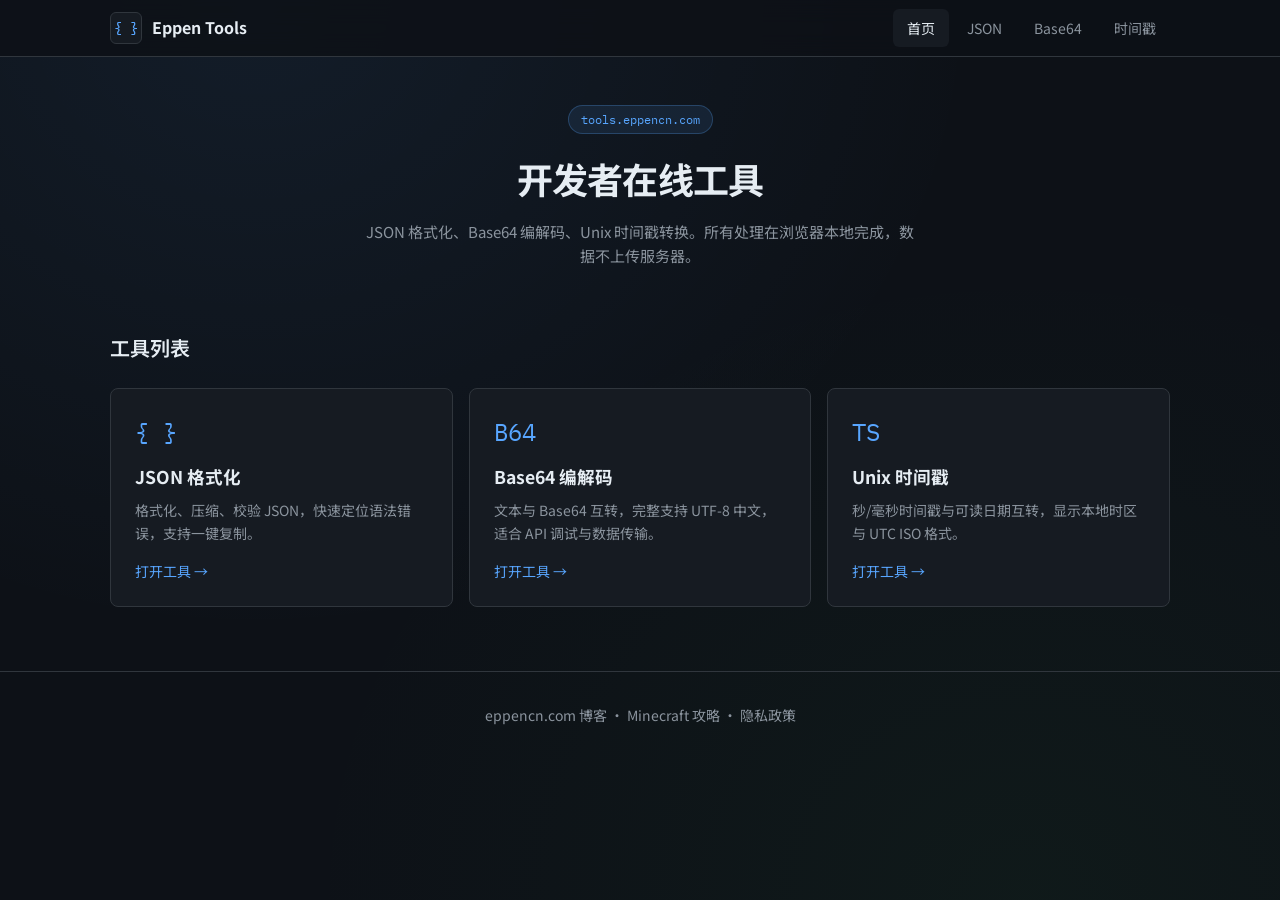
==== index.html @ d5dbe2d1 "初始化开发者工具站 tools.eppencn.com。 包含 JSON 格式化、Base64 编解码、Unix 时间戳转换及 GitHub Pages 部署配置。  Co-authored-by: " ====
<!DOCTYPE html>
<html lang="zh-CN">
<head>
  <meta charset="UTF-8">
  <meta name="viewport" content="width=device-width, initial-scale=1.0">
  <meta name="description" content="免费在线开发者工具：JSON 格式化、Base64 编解码、Unix 时间戳转换。纯浏览器本地运行，不上传数据。">
  <meta name="google-adsense-account" content="ca-pub-2045994937692573">
  <title>Eppen Tools · 免费在线开发者工具</title>
  <link rel="preconnect" href="https://fonts.googleapis.com">
  <link rel="preconnect" href="https://fonts.gstatic.com" crossorigin>
  <link href="https://fonts.googleapis.com/css2?family=IBM+Plex+Mono:wght@400;500&family=Noto+Sans+SC:wght@400;500;700&display=swap" rel="stylesheet">
  <link rel="stylesheet" href="css/style.css?v=1">
</head>
<body data-page="home">
  <header class="site-header">
    <nav class="nav container">
      <a class="logo" href="index.html">
        <span class="logo-icon">{ }</span>
        <span>Eppen Tools</span>
      </a>
      <button class="nav-toggle" id="navToggle" aria-label="打开菜单">
        <span></span><span></span><span></span>
      </button>
      <ul class="nav-links" id="navLinks">
        <li><a href="index.html" data-nav="home">首页</a></li>
        <li><a href="json-formatter.html" data-nav="json">JSON</a></li>
        <li><a href="base64.html" data-nav="base64">Base64</a></li>
        <li><a href="timestamp.html" data-nav="timestamp">时间戳</a></li>
      </ul>
    </nav>
  </header>

  <main>
    <section class="hero">
      <div class="container">
        <p class="hero-tag">tools.eppencn.com</p>
        <h1>开发者在线工具</h1>
        <p class="hero-desc">JSON 格式化、Base64 编解码、Unix 时间戳转换。所有处理在浏览器本地完成，数据不上传服务器。</p>
      </div>
    </section>

    <section class="section">
      <div class="container">
        <h2 class="section-title">工具列表</h2>
        <div class="tool-grid">
          <a class="tool-card" href="json-formatter.html">
            <span class="tool-card-icon">{ }</span>
            <h2>JSON 格式化</h2>
            <p>格式化、压缩、校验 JSON，快速定位语法错误，支持一键复制。</p>
            <span class="tool-card-arrow">打开工具 →</span>
          </a>
          <a class="tool-card" href="base64.html">
            <span class="tool-card-icon">B64</span>
            <h2>Base64 编解码</h2>
            <p>文本与 Base64 互转，完整支持 UTF-8 中文，适合 API 调试与数据传输。</p>
            <span class="tool-card-arrow">打开工具 →</span>
          </a>
          <a class="tool-card" href="timestamp.html">
            <span class="tool-card-icon">TS</span>
            <h2>Unix 时间戳</h2>
            <p>秒/毫秒时间戳与可读日期互转，显示本地时区与 UTC ISO 格式。</p>
            <span class="tool-card-arrow">打开工具 →</span>
          </a>
        </div>
      </div>
    </section>
  </main>

  <footer class="site-footer">
    <div class="container footer-inner">
      <p class="footer-note">
        <a href="https://eppencn.com/" target="_blank" rel="noopener">eppencn.com 博客</a> ·
        <a href="https://mcguidehub.eppencn.com/" target="_blank" rel="noopener">Minecraft 攻略</a> ·
        <a href="privacy.html">隐私政策</a>
      </p>
    </div>
  </footer>

  <script src="js/ads-config.js?v=1"></script>
  <script src="js/ads.js?v=1"></script>
  <script src="js/common.js?v=1"></script>
</body>
</html>
---- css/style.css ----
/* Eppen Tools — developer utility theme */

:root {
  --bg: #0d1117;
  --bg-elevated: #161b22;
  --bg-input: #0d1117;
  --border: #30363d;
  --border-focus: #58a6ff;
  --text: #e6edf3;
  --text-muted: #8b949e;
  --accent: #58a6ff;
  --accent-hover: #79b8ff;
  --success: #3fb950;
  --error: #f85149;
  --warning: #d29922;
  --mono: 'IBM Plex Mono', 'Noto Sans SC', monospace;
  --sans: 'Noto Sans SC', system-ui, sans-serif;
  --radius: 8px;
  --shadow: 0 8px 24px rgba(0, 0, 0, 0.4);
}

*, *::before, *::after {
  box-sizing: border-box;
}

html {
  scroll-behavior: smooth;
}

body {
  margin: 0;
  min-height: 100vh;
  font-family: var(--sans);
  font-size: 16px;
  line-height: 1.6;
  color: var(--text);
  background: var(--bg);
  background-image:
    radial-gradient(ellipse at 20% 0%, rgba(88, 166, 255, 0.08) 0%, transparent 50%),
    radial-gradient(ellipse at 80% 100%, rgba(63, 185, 80, 0.05) 0%, transparent 50%);
}

a {
  color: var(--accent);
  text-decoration: none;
}

a:hover {
  color: var(--accent-hover);
  text-decoration: underline;
}

.container {
  width: 100%;
  max-width: 1100px;
  margin: 0 auto;
  padding: 0 20px;
}

.container.narrow {
  max-width: 720px;
}

/* Header */
.site-header {
  position: sticky;
  top: 0;
  z-index: 100;
  background: rgba(13, 17, 23, 0.85);
  backdrop-filter: blur(12px);
  border-bottom: 1px solid var(--border);
}

.nav {
  display: flex;
  align-items: center;
  justify-content: space-between;
  min-height: 56px;
  gap: 16px;
}

.logo {
  display: flex;
  align-items: center;
  gap: 10px;
  font-weight: 700;
  color: var(--text);
  text-decoration: none;
}

.logo:hover {
  color: var(--text);
  text-decoration: none;
}

.logo-icon {
  display: flex;
  align-items: center;
  justify-content: center;
  width: 32px;
  height: 32px;
  font-family: var(--mono);
  font-size: 14px;
  font-weight: 500;
  color: var(--accent);
  background: var(--bg-elevated);
  border: 1px solid var(--border);
  border-radius: 6px;
}

.nav-toggle {
  display: none;
  flex-direction: column;
  justify-content: center;
  gap: 5px;
  width: 40px;
  height: 40px;
  padding: 8px;
  background: transparent;
  border: 1px solid var(--border);
  border-radius: var(--radius);
  cursor: pointer;
}

.nav-toggle span {
  display: block;
  height: 2px;
  background: var(--text);
  border-radius: 1px;
}

.nav-links {
  display: flex;
  align-items: center;
  gap: 4px;
  margin: 0;
  padding: 0;
  list-style: none;
}

.nav-links a {
  display: block;
  padding: 8px 14px;
  font-size: 14px;
  color: var(--text-muted);
  border-radius: 6px;
  text-decoration: none;
  transition: color 0.15s, background 0.15s;
}

.nav-links a:hover,
.nav-links a.active {
  color: var(--text);
  background: var(--bg-elevated);
  text-decoration: none;
}

/* Hero & sections */
.hero {
  padding: 48px 0 32px;
  text-align: center;
}

.hero h1 {
  margin: 0 0 12px;
  font-size: clamp(1.75rem, 4vw, 2.25rem);
  font-weight: 700;
  letter-spacing: -0.02em;
}

.hero-tag {
  display: inline-block;
  margin: 0 0 16px;
  padding: 4px 12px;
  font-family: var(--mono);
  font-size: 12px;
  color: var(--accent);
  background: rgba(88, 166, 255, 0.1);
  border: 1px solid rgba(88, 166, 255, 0.25);
  border-radius: 999px;
}

.hero-desc {
  max-width: 560px;
  margin: 0 auto;
  color: var(--text-muted);
  font-size: 15px;
}

.section {
  padding: 32px 0 64px;
}

.section-title {
  margin: 0 0 24px;
  font-size: 1.25rem;
  font-weight: 600;
}

.page-header {
  padding: 32px 0 24px;
}

.page-header h1 {
  margin: 0 0 8px;
  font-size: 1.75rem;
}

.page-header p {
  margin: 0;
  color: var(--text-muted);
  font-size: 15px;
}

/* Tool grid (home) */
.tool-grid {
  display: grid;
  grid-template-columns: repeat(auto-fill, minmax(280px, 1fr));
  gap: 16px;
}

.tool-card {
  display: flex;
  flex-direction: column;
  padding: 24px;
  background: var(--bg-elevated);
  border: 1px solid var(--border);
  border-radius: var(--radius);
  text-decoration: none;
  color: inherit;
  transition: border-color 0.15s, box-shadow 0.15s, transform 0.15s;
}

.tool-card:hover {
  border-color: var(--accent);
  box-shadow: var(--shadow);
  transform: translateY(-2px);
  text-decoration: none;
  color: inherit;
}

.tool-card-icon {
  font-family: var(--mono);
  font-size: 1.5rem;
  margin-bottom: 12px;
  color: var(--accent);
}

.tool-card h2 {
  margin: 0 0 8px;
  font-size: 1.1rem;
}

.tool-card p {
  margin: 0;
  font-size: 14px;
  color: var(--text-muted);
  flex: 1;
}

.tool-card-arrow {
  margin-top: 16px;
  font-size: 14px;
  color: var(--accent);
}

/* Cards & panels */
.card {
  padding: 20px 24px;
  margin-bottom: 16px;
  background: var(--bg-elevated);
  border: 1px solid var(--border);
  border-radius: var(--radius);
}

.card h2 {
  margin: 0 0 12px;
  font-size: 1rem;
}

.text-muted {
  color: var(--text-muted);
}

/* Tool workspace */
.tool-panel {
  background: var(--bg-elevated);
  border: 1px solid var(--border);
  border-radius: var(--radius);
  overflow: hidden;
}

.tool-toolbar {
  display: flex;
  flex-wrap: wrap;
  align-items: center;
  gap: 8px;
  padding: 12px 16px;
  background: rgba(0, 0, 0, 0.2);
  border-bottom: 1px solid var(--border);
}

.tool-body {
  padding: 16px;
}

.tool-columns {
  display: grid;
  grid-template-columns: 1fr 1fr;
  gap: 16px;
}

.tool-columns.single {
  grid-template-columns: 1fr;
}

.field-label {
  display: block;
  margin-bottom: 8px;
  font-size: 13px;
  font-weight: 500;
  color: var(--text-muted);
}

textarea,
input[type="text"],
input[type="number"] {
  width: 100%;
  padding: 12px 14px;
  font-family: var(--mono);
  font-size: 13px;
  line-height: 1.5;
  color: var(--text);
  background: var(--bg-input);
  border: 1px solid var(--border);
  border-radius: 6px;
  resize: vertical;
  transition: border-color 0.15s;
}

textarea:focus,
input:focus {
  outline: none;
  border-color: var(--border-focus);
  box-shadow: 0 0 0 3px rgba(88, 166, 255, 0.15);
}

textarea {
  min-height: 200px;
}

textarea.output {
  background: rgba(0, 0, 0, 0.25);
}

textarea.error-field {
  border-color: var(--error);
}

/* Buttons */
.btn {
  display: inline-flex;
  align-items: center;
  justify-content: center;
  gap: 6px;
  padding: 8px 16px;
  font-family: var(--sans);
  font-size: 14px;
  font-weight: 500;
  line-height: 1.4;
  border-radius: 6px;
  border: 1px solid transparent;
  cursor: pointer;
  transition: background 0.15s, border-color 0.15s, color 0.15s;
}

.btn-primary {
  color: #fff;
  background: var(--accent);
  border-color: var(--accent);
}

.btn-primary:hover {
  background: var(--accent-hover);
  border-color: var(--accent-hover);
}

.btn-outline {
  color: var(--text);
  background: transparent;
  border-color: var(--border);
}

.btn-outline:hover {
  background: var(--bg-elevated);
  border-color: var(--text-muted);
}

.btn-outline.active {
  color: var(--accent);
  border-color: var(--accent);
  background: rgba(88, 166, 255, 0.1);
}

.btn-group {
  display: flex;
  flex-wrap: wrap;
  gap: 8px;
}

/* Mode tabs (base64) */
.mode-tabs {
  display: flex;
  gap: 4px;
}

/* Result info */
.result-grid {
  display: grid;
  gap: 12px;
  margin-top: 16px;
}

.result-item {
  padding: 12px 16px;
  background: rgba(0, 0, 0, 0.2);
  border: 1px solid var(--border);
  border-radius: 6px;
}

.result-item label {
  display: block;
  margin-bottom: 4px;
  font-size: 12px;
  color: var(--text-muted);
  text-transform: uppercase;
  letter-spacing: 0.04em;
}

.result-item output,
.result-item .result-value {
  font-family: var(--mono);
  font-size: 14px;
  word-break: break-all;
}

.status-msg {
  margin-top: 12px;
  padding: 10px 14px;
  font-size: 13px;
  border-radius: 6px;
}

.status-msg.error {
  color: var(--error);
  background: rgba(248, 81, 73, 0.1);
  border: 1px solid rgba(248, 81, 73, 0.3);
}

.status-msg.success {
  color: var(--success);
  background: rgba(63, 185, 80, 0.1);
  border: 1px solid rgba(63, 185, 80, 0.3);
}

.status-msg[hidden] {
  display: none;
}

/* Toast */
.toast {
  position: fixed;
  bottom: 24px;
  left: 50%;
  transform: translateX(-50%) translateY(80px);
  padding: 10px 20px;
  font-size: 14px;
  color: var(--text);
  background: var(--bg-elevated);
  border: 1px solid var(--border);
  border-radius: 999px;
  box-shadow: var(--shadow);
  opacity: 0;
  transition: transform 0.25s, opacity 0.25s;
  z-index: 1000;
  pointer-events: none;
}

.toast.show {
  transform: translateX(-50%) translateY(0);
  opacity: 1;
}

/* Help text */
.help-block {
  margin-top: 24px;
  padding: 20px 24px;
  font-size: 14px;
  color: var(--text-muted);
  background: var(--bg-elevated);
  border: 1px solid var(--border);
  border-radius: var(--radius);
}

.help-block h2 {
  margin: 0 0 12px;
  font-size: 1rem;
  color: var(--text);
}

.help-block ul {
  margin: 0;
  padding-left: 20px;
}

.help-block li {
  margin-bottom: 6px;
}

/* Footer */
.site-footer {
  padding: 32px 0;
  border-top: 1px solid var(--border);
  margin-top: auto;
}

.footer-inner {
  text-align: center;
}

.footer-note {
  margin: 0;
  font-size: 14px;
  color: var(--text-muted);
}

.footer-note a {
  color: var(--text-muted);
}

.footer-note a:hover {
  color: var(--accent);
}

.ad-slot {
  margin: 16px 0;
  min-height: 0;
}

.ad-slot[hidden] {
  display: none;
}

/* Responsive */
@media (max-width: 768px) {
  .nav-toggle {
    display: flex;
  }

  .nav-links {
    display: none;
    position: absolute;
    top: 56px;
    left: 0;
    right: 0;
    flex-direction: column;
    padding: 12px;
    background: var(--bg-elevated);
    border-bottom: 1px solid var(--border);
  }

  .nav-links.open {
    display: flex;
  }

  .nav {
    position: relative;
  }

  .tool-columns {
    grid-template-columns: 1fr;
  }

  .hero {
    padding: 32px 0 24px;
  }
}
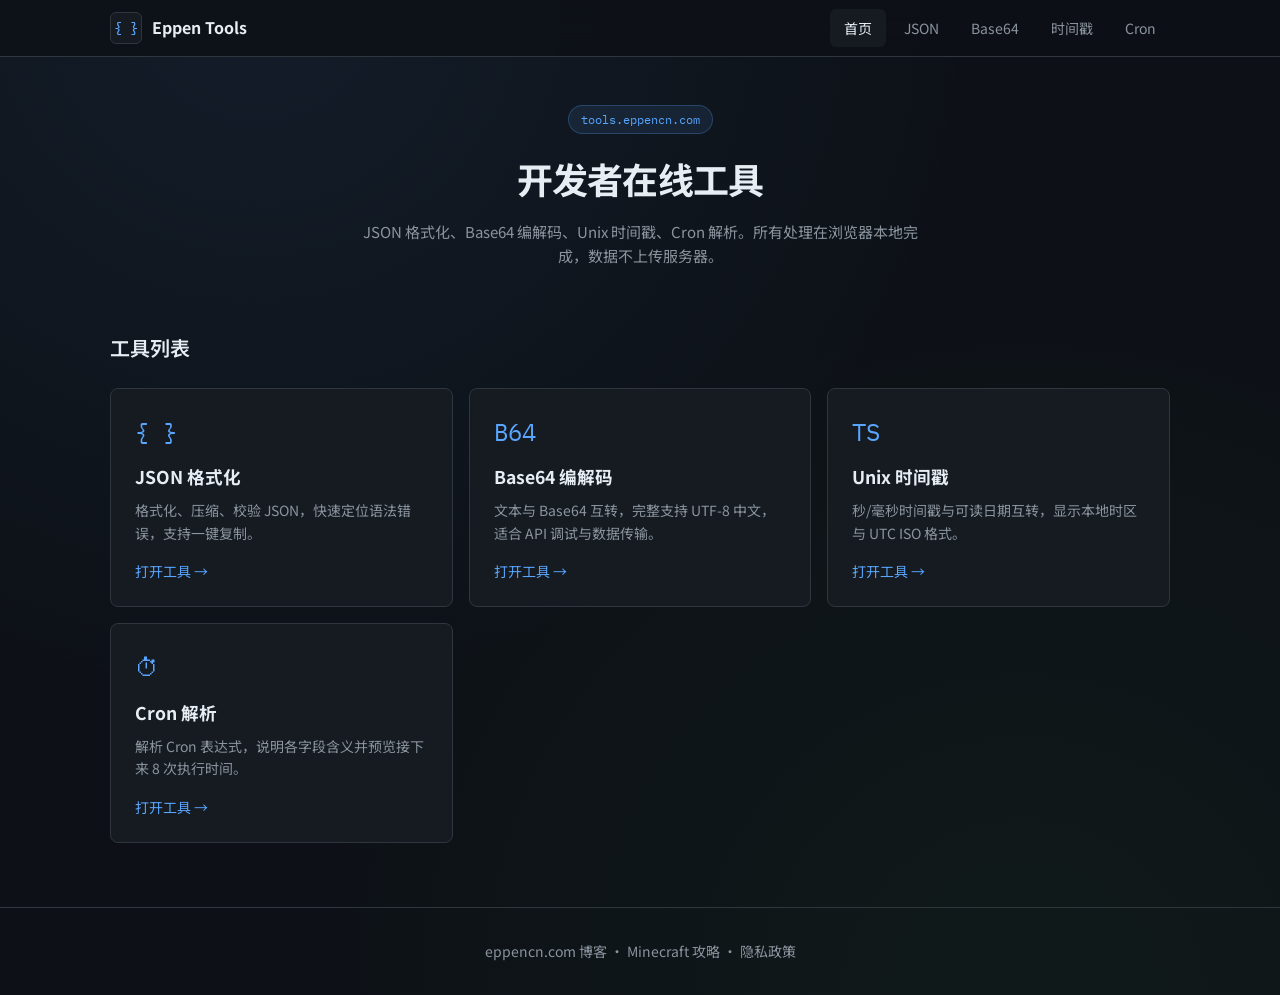
==== commit 03126cab: "新增 Cron 表达式解析工具。 支持 5 段 Unix Cron 字段说明、常用预设与接下来 8 次执行时间预览。  Co-authored-by: Cursor <cursoragent@curs" ====
--- a/index.html
+++ b/index.html
@@ -3,7 +3,7 @@
 <head>
   <meta charset="UTF-8">
   <meta name="viewport" content="width=device-width, initial-scale=1.0">
-  <meta name="description" content="免费在线开发者工具：JSON 格式化、Base64 编解码、Unix 时间戳转换。纯浏览器本地运行，不上传数据。">
+  <meta name="description" content="免费在线开发者工具：JSON 格式化、Base64 编解码、Unix 时间戳、Cron 表达式解析。纯浏览器本地运行，不上传数据。">
   <meta name="google-adsense-account" content="ca-pub-2045994937692573">
   <title>Eppen Tools · 免费在线开发者工具</title>
   <link rel="preconnect" href="https://fonts.googleapis.com">
@@ -26,6 +26,7 @@
         <li><a href="json-formatter.html" data-nav="json">JSON</a></li>
         <li><a href="base64.html" data-nav="base64">Base64</a></li>
         <li><a href="timestamp.html" data-nav="timestamp">时间戳</a></li>
+        <li><a href="cron.html" data-nav="cron">Cron</a></li>
       </ul>
     </nav>
   </header>
@@ -35,7 +36,7 @@
       <div class="container">
         <p class="hero-tag">tools.eppencn.com</p>
         <h1>开发者在线工具</h1>
-        <p class="hero-desc">JSON 格式化、Base64 编解码、Unix 时间戳转换。所有处理在浏览器本地完成，数据不上传服务器。</p>
+        <p class="hero-desc">JSON 格式化、Base64 编解码、Unix 时间戳、Cron 解析。所有处理在浏览器本地完成，数据不上传服务器。</p>
       </div>
     </section>
 
@@ -61,6 +62,12 @@
             <p>秒/毫秒时间戳与可读日期互转，显示本地时区与 UTC ISO 格式。</p>
             <span class="tool-card-arrow">打开工具 →</span>
           </a>
+          <a class="tool-card" href="cron.html">
+            <span class="tool-card-icon">⏱</span>
+            <h2>Cron 解析</h2>
+            <p>解析 Cron 表达式，说明各字段含义并预览接下来 8 次执行时间。</p>
+            <span class="tool-card-arrow">打开工具 →</span>
+          </a>
         </div>
       </div>
     </section>
--- a/css/style.css
+++ b/css/style.css
@@ -551,6 +551,49 @@
   display: none;
 }
 
+.cron-table {
+  width: 100%;
+  margin-top: 16px;
+  border-collapse: collapse;
+  font-size: 14px;
+}
+
+.cron-table th,
+.cron-table td {
+  padding: 10px 12px;
+  text-align: left;
+  border-bottom: 1px solid var(--border);
+}
+
+.cron-table th {
+  color: var(--text-muted);
+  font-weight: 500;
+  font-size: 12px;
+  text-transform: uppercase;
+  letter-spacing: 0.04em;
+}
+
+.cron-table code {
+  font-family: var(--mono);
+  font-size: 13px;
+  color: var(--accent);
+}
+
+.cron-runs {
+  margin: 16px 0 0;
+  padding-left: 20px;
+}
+
+.cron-runs li {
+  margin-bottom: 8px;
+  font-family: var(--mono);
+  font-size: 13px;
+}
+
+.cron-runs code {
+  color: var(--text);
+}
+
 /* Responsive */
 @media (max-width: 768px) {
   .nav-toggle {
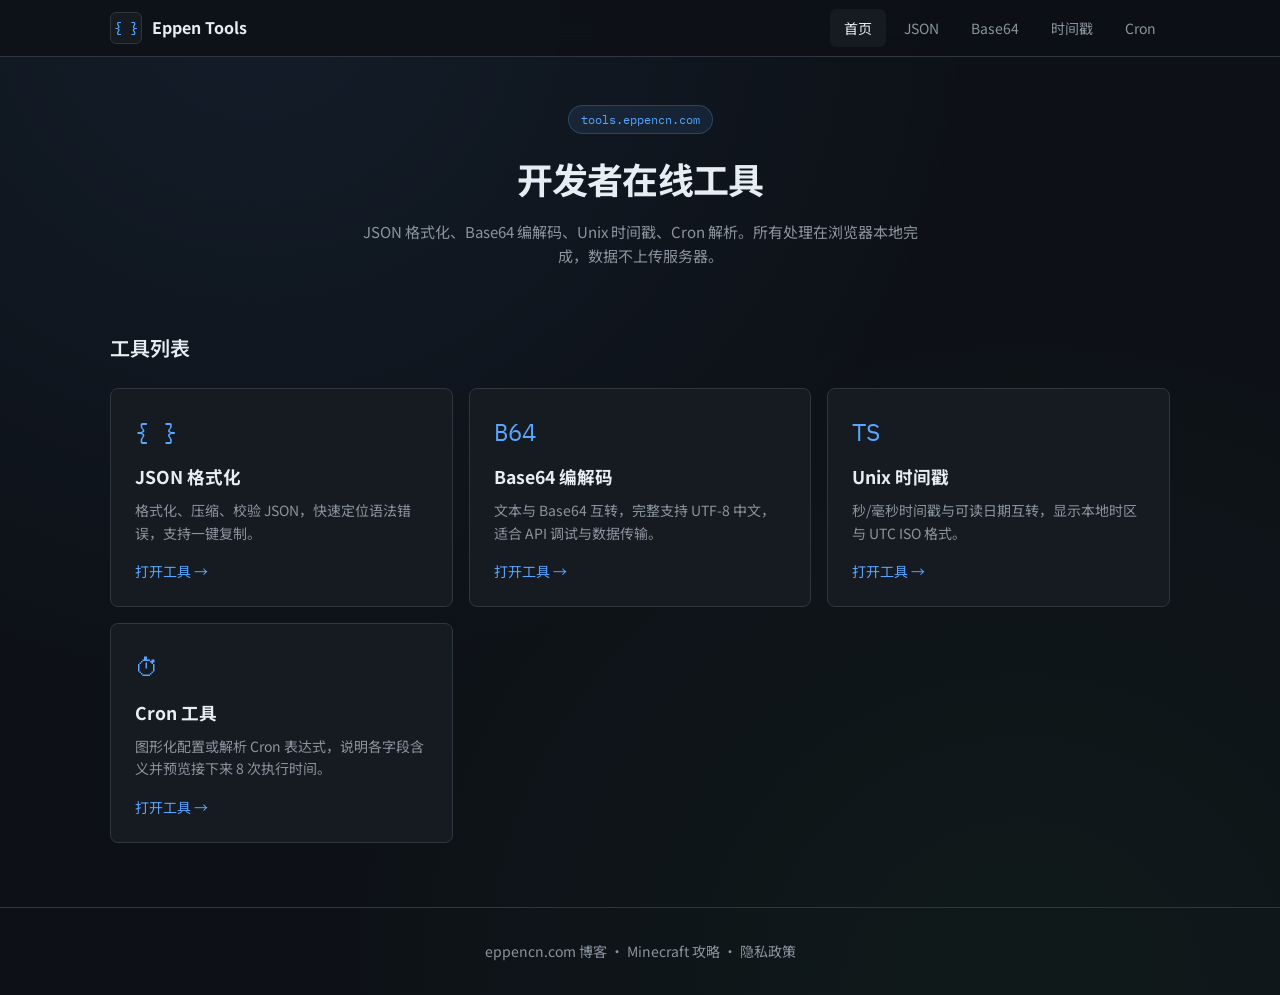
==== commit 5bb2df01: "为 Cron 工具增加图形化配置，支持常用频率快速生成表达式。 Co-authored-by: Cursor <cursoragent@cursor.com>" ====
--- a/index.html
+++ b/index.html
@@ -64,8 +64,8 @@
           </a>
           <a class="tool-card" href="cron.html">
             <span class="tool-card-icon">⏱</span>
-            <h2>Cron 解析</h2>
-            <p>解析 Cron 表达式，说明各字段含义并预览接下来 8 次执行时间。</p>
+            <h2>Cron 工具</h2>
+            <p>图形化配置或解析 Cron 表达式，说明各字段含义并预览接下来 8 次执行时间。</p>
             <span class="tool-card-arrow">打开工具 →</span>
           </a>
         </div>
--- a/css/style.css
+++ b/css/style.css
@@ -594,6 +594,184 @@
   color: var(--text);
 }
 
+/* Cron builder */
+.cron-mode-tabs {
+  margin-bottom: 16px;
+}
+
+.cron-panel + .cron-panel {
+  margin-top: 0;
+  border-top: none;
+  border-radius: 0;
+}
+
+.cron-panel:first-of-type {
+  border-radius: var(--radius) var(--radius) 0 0;
+}
+
+.cron-results-panel {
+  border-radius: 0 0 var(--radius) var(--radius);
+  margin-bottom: 24px;
+}
+
+.cron-builder {
+  display: flex;
+  flex-direction: column;
+  gap: 16px;
+}
+
+.cron-builder-row {
+  display: flex;
+  flex-direction: column;
+  gap: 8px;
+}
+
+.cron-options {
+  display: flex;
+  flex-direction: column;
+  gap: 8px;
+}
+
+.cron-select {
+  width: 100%;
+  max-width: 320px;
+  padding: 10px 12px;
+  font-family: var(--sans);
+  font-size: 14px;
+  color: var(--text);
+  background: var(--bg-input);
+  border: 1px solid var(--border);
+  border-radius: 6px;
+  cursor: pointer;
+}
+
+.cron-select-sm {
+  max-width: 88px;
+}
+
+.cron-select:focus {
+  outline: none;
+  border-color: var(--border-focus);
+  box-shadow: 0 0 0 3px rgba(88, 166, 255, 0.15);
+}
+
+.cron-time-row {
+  display: flex;
+  align-items: center;
+  gap: 8px;
+}
+
+.cron-time-sep {
+  font-family: var(--mono);
+  font-size: 18px;
+  color: var(--text-muted);
+}
+
+.cron-dow-grid {
+  display: flex;
+  flex-wrap: wrap;
+  gap: 8px;
+}
+
+.cron-dow-item {
+  display: flex;
+  align-items: center;
+  gap: 6px;
+  padding: 8px 12px;
+  font-size: 13px;
+  background: var(--bg-input);
+  border: 1px solid var(--border);
+  border-radius: 6px;
+  cursor: pointer;
+  user-select: none;
+  transition: border-color 0.15s, background 0.15s;
+}
+
+.cron-dow-item:has(input:checked) {
+  border-color: var(--accent);
+  background: rgba(88, 166, 255, 0.1);
+  color: var(--accent);
+}
+
+.cron-dow-item input {
+  accent-color: var(--accent);
+}
+
+.cron-custom-grid {
+  display: flex;
+  flex-direction: column;
+  gap: 12px;
+}
+
+.cron-custom-row {
+  display: grid;
+  grid-template-columns: 72px 120px 1fr;
+  gap: 10px;
+  align-items: center;
+}
+
+.cron-custom-row label {
+  font-size: 13px;
+  color: var(--text-muted);
+}
+
+.cron-custom-detail {
+  display: flex;
+  flex-wrap: wrap;
+  gap: 8px;
+  align-items: center;
+}
+
+.cron-custom-detail input[type="number"],
+.cron-custom-detail input[type="text"] {
+  width: 72px;
+  padding: 8px 10px;
+  font-family: var(--mono);
+  font-size: 13px;
+}
+
+.cron-custom-detail input.cron-custom-wide {
+  width: 120px;
+}
+
+.cron-generated {
+  display: flex;
+  flex-wrap: wrap;
+  align-items: center;
+  gap: 12px;
+  padding-top: 8px;
+  margin-top: 8px;
+  border-top: 1px solid var(--border);
+}
+
+.cron-expr-preview {
+  flex: 1;
+  min-width: 200px;
+  padding: 10px 14px;
+  font-family: var(--mono);
+  font-size: 15px;
+  color: var(--accent);
+  background: rgba(0, 0, 0, 0.25);
+  border: 1px solid var(--border);
+  border-radius: 6px;
+}
+
+.btn-sm {
+  padding: 6px 12px;
+  font-size: 13px;
+}
+
+@media (max-width: 768px) {
+  .cron-custom-row {
+    grid-template-columns: 1fr;
+    gap: 6px;
+  }
+
+  .cron-select {
+    max-width: none;
+  }
+}
+
 /* Responsive */
 @media (max-width: 768px) {
   .nav-toggle {
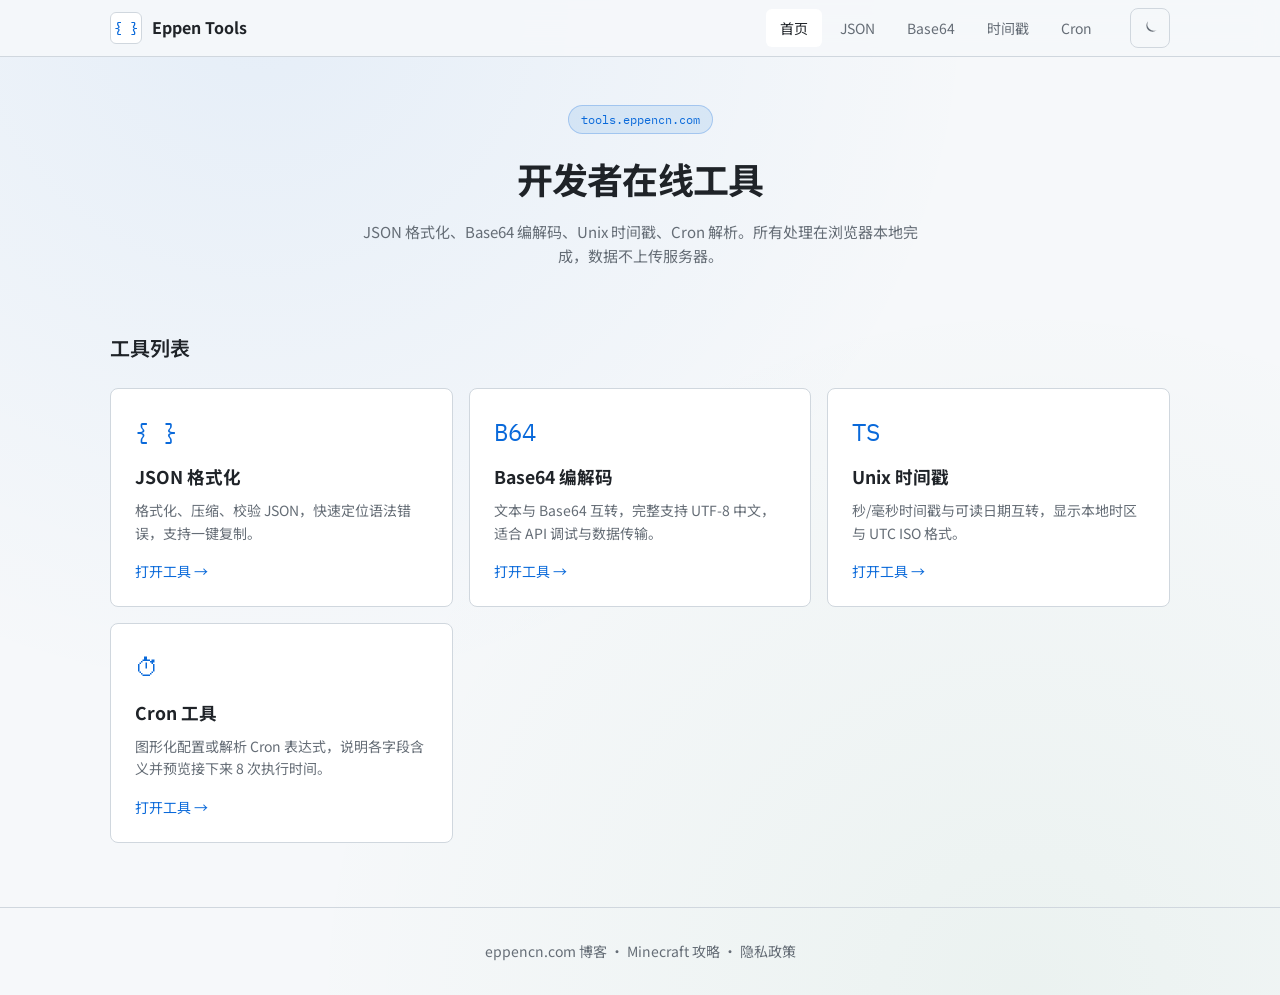
==== commit 7e59583c: "增加全站暗色/亮色主题切换，并按 mes-parent 重构 Cron 可视化编辑器。 Co-authored-by: Cursor <cursoragent@cursor.com>" ====
--- a/index.html
+++ b/index.html
@@ -9,7 +9,8 @@
   <link rel="preconnect" href="https://fonts.googleapis.com">
   <link rel="preconnect" href="https://fonts.gstatic.com" crossorigin>
   <link href="https://fonts.googleapis.com/css2?family=IBM+Plex+Mono:wght@400;500&family=Noto+Sans+SC:wght@400;500;700&display=swap" rel="stylesheet">
-  <link rel="stylesheet" href="css/style.css?v=1">
+  <script src="js/theme-init.js?v=1"></script>
+  <link rel="stylesheet" href="css/style.css?v=6">
 </head>
 <body data-page="home">
   <header class="site-header">
@@ -18,9 +19,6 @@
         <span class="logo-icon">{ }</span>
         <span>Eppen Tools</span>
       </a>
-      <button class="nav-toggle" id="navToggle" aria-label="打开菜单">
-        <span></span><span></span><span></span>
-      </button>
       <ul class="nav-links" id="navLinks">
         <li><a href="index.html" data-nav="home">首页</a></li>
         <li><a href="json-formatter.html" data-nav="json">JSON</a></li>
@@ -28,6 +26,15 @@
         <li><a href="timestamp.html" data-nav="timestamp">时间戳</a></li>
         <li><a href="cron.html" data-nav="cron">Cron</a></li>
       </ul>
+      <div class="nav-actions">
+        <button type="button" class="theme-toggle" id="themeToggle" aria-label="切换亮色主题" title="切换亮色主题">
+          <svg class="icon-sun" viewBox="0 0 24 24" aria-hidden="true"><path d="M12 17a5 5 0 1 0 0-10 5 5 0 0 0 0 10Zm0-14a1 1 0 0 1-1-1V1a1 1 0 1 1 2 0v1a1 1 0 0 1-1 1Zm0 20a1 1 0 0 1-1-1v-1a1 1 0 1 1 2 0v1a1 1 0 0 1-1 1ZM4.22 6.22a1 1 0 0 1 0-1.41l.71-.71a1 1 0 1 1 1.41 1.41l-.71.71a1 1 0 0 1-1.41 0ZM18.66 20.66a1 1 0 0 1 0-1.41l.71-.71a1 1 0 0 1 1.41 1.41l-.71.71a1 1 0 0 1-1.41 0ZM1 13a1 1 0 0 1 0-2h1a1 1 0 1 1 0 2H1Zm20 0a1 1 0 0 1 0-2h1a1 1 0 0 1 0 2h-1ZM4.22 19.78a1 1 0 0 1-1.41 0l-.71-.71a1 1 0 0 1 1.41-1.41l.71.71a1 1 0 0 1 0 1.41ZM18.66 5.34a1 1 0 0 1-1.41 0l-.71-.71a1 1 0 1 1 1.41-1.41l.71.71a1 1 0 0 1 0 1.41Z"/></svg>
+          <svg class="icon-moon" viewBox="0 0 24 24" aria-hidden="true"><path d="M21 14.5A8.5 8.5 0 0 1 9.5 3 7 7 0 1 0 21 14.5Z"/></svg>
+        </button>
+        <button class="nav-toggle" id="navToggle" aria-label="打开菜单">
+          <span></span><span></span><span></span>
+        </button>
+      </div>
     </nav>
   </header>
 
@@ -85,6 +92,6 @@
 
   <script src="js/ads-config.js?v=1"></script>
   <script src="js/ads.js?v=1"></script>
-  <script src="js/common.js?v=1"></script>
+  <script src="js/common.js?v=2"></script>
 </body>
 </html>
--- a/css/style.css
+++ b/css/style.css
@@ -1,6 +1,8 @@
 /* Eppen Tools — developer utility theme */
 
-:root {
+:root,
+[data-theme="dark"] {
+  color-scheme: dark;
   --bg: #0d1117;
   --bg-elevated: #161b22;
   --bg-input: #0d1117;
@@ -17,6 +19,43 @@
   --sans: 'Noto Sans SC', system-ui, sans-serif;
   --radius: 8px;
   --shadow: 0 8px 24px rgba(0, 0, 0, 0.4);
+  --header-bg: rgba(13, 17, 23, 0.85);
+  --overlay: rgba(0, 0, 0, 0.55);
+  --surface-muted: rgba(0, 0, 0, 0.2);
+  --code-bg: rgba(0, 0, 0, 0.25);
+  --accent-soft: rgba(88, 166, 255, 0.1);
+  --accent-border: rgba(88, 166, 255, 0.25);
+  --focus-ring: rgba(88, 166, 255, 0.15);
+  --modal-shadow: 0 16px 48px rgba(0, 0, 0, 0.35);
+  --gradient-1: rgba(88, 166, 255, 0.08);
+  --gradient-2: rgba(63, 185, 80, 0.05);
+}
+
+[data-theme="light"] {
+  color-scheme: light;
+  --bg: #f6f8fa;
+  --bg-elevated: #ffffff;
+  --bg-input: #ffffff;
+  --border: #d0d7de;
+  --border-focus: #0969da;
+  --text: #1f2328;
+  --text-muted: #656d76;
+  --accent: #0969da;
+  --accent-hover: #0550ae;
+  --success: #1a7f37;
+  --error: #cf222e;
+  --warning: #9a6700;
+  --shadow: 0 8px 24px rgba(140, 149, 159, 0.2);
+  --header-bg: rgba(246, 248, 250, 0.9);
+  --overlay: rgba(31, 35, 40, 0.45);
+  --surface-muted: rgba(175, 184, 193, 0.2);
+  --code-bg: rgba(175, 184, 193, 0.25);
+  --accent-soft: rgba(9, 105, 218, 0.1);
+  --accent-border: rgba(9, 105, 218, 0.25);
+  --focus-ring: rgba(9, 105, 218, 0.15);
+  --modal-shadow: 0 16px 48px rgba(140, 149, 159, 0.35);
+  --gradient-1: rgba(9, 105, 218, 0.07);
+  --gradient-2: rgba(26, 127, 55, 0.05);
 }
 
 *, *::before, *::after {
@@ -36,8 +75,8 @@
   color: var(--text);
   background: var(--bg);
   background-image:
-    radial-gradient(ellipse at 20% 0%, rgba(88, 166, 255, 0.08) 0%, transparent 50%),
-    radial-gradient(ellipse at 80% 100%, rgba(63, 185, 80, 0.05) 0%, transparent 50%);
+    radial-gradient(ellipse at 20% 0%, var(--gradient-1) 0%, transparent 50%),
+    radial-gradient(ellipse at 80% 100%, var(--gradient-2) 0%, transparent 50%);
 }
 
 a {
@@ -66,7 +105,7 @@
   position: sticky;
   top: 0;
   z-index: 100;
-  background: rgba(13, 17, 23, 0.85);
+  background: var(--header-bg);
   backdrop-filter: blur(12px);
   border-bottom: 1px solid var(--border);
 }
@@ -77,6 +116,10 @@
   justify-content: space-between;
   min-height: 56px;
   gap: 16px;
+}
+
+.nav:has(.nav-actions):not(:has(.nav-links)) .nav-actions {
+  margin-left: auto;
 }
 
 .logo {
@@ -133,7 +176,7 @@
   display: flex;
   align-items: center;
   gap: 4px;
-  margin: 0;
+  margin: 0 8px 0 auto;
   padding: 0;
   list-style: none;
 }
@@ -153,6 +196,54 @@
   color: var(--text);
   background: var(--bg-elevated);
   text-decoration: none;
+}
+
+.nav-actions {
+  display: flex;
+  align-items: center;
+  gap: 8px;
+  flex-shrink: 0;
+}
+
+.theme-toggle {
+  display: inline-flex;
+  align-items: center;
+  justify-content: center;
+  width: 40px;
+  height: 40px;
+  padding: 0;
+  color: var(--text-muted);
+  background: transparent;
+  border: 1px solid var(--border);
+  border-radius: var(--radius);
+  cursor: pointer;
+  transition: color 0.15s, background 0.15s, border-color 0.15s;
+}
+
+.theme-toggle:hover {
+  color: var(--text);
+  background: var(--bg-elevated);
+  border-color: var(--text-muted);
+}
+
+.theme-toggle svg {
+  width: 18px;
+  height: 18px;
+  fill: currentColor;
+}
+
+.theme-toggle .icon-sun,
+.theme-toggle .icon-moon {
+  display: none;
+}
+
+[data-theme="dark"] .theme-toggle .icon-sun,
+:root:not([data-theme="light"]) .theme-toggle .icon-sun {
+  display: block;
+}
+
+[data-theme="light"] .theme-toggle .icon-moon {
+  display: block;
 }
 
 /* Hero & sections */
@@ -175,8 +266,8 @@
   font-family: var(--mono);
   font-size: 12px;
   color: var(--accent);
-  background: rgba(88, 166, 255, 0.1);
-  border: 1px solid rgba(88, 166, 255, 0.25);
+  background: var(--accent-soft);
+  border: 1px solid var(--accent-border);
   border-radius: 999px;
 }
 
@@ -296,7 +387,7 @@
   align-items: center;
   gap: 8px;
   padding: 12px 16px;
-  background: rgba(0, 0, 0, 0.2);
+  background: var(--surface-muted);
   border-bottom: 1px solid var(--border);
 }
 
@@ -342,7 +433,7 @@
 input:focus {
   outline: none;
   border-color: var(--border-focus);
-  box-shadow: 0 0 0 3px rgba(88, 166, 255, 0.15);
+  box-shadow: 0 0 0 3px var(--focus-ring);
 }
 
 textarea {
@@ -350,7 +441,7 @@
 }
 
 textarea.output {
-  background: rgba(0, 0, 0, 0.25);
+  background: var(--code-bg);
 }
 
 textarea.error-field {
@@ -399,7 +490,7 @@
 .btn-outline.active {
   color: var(--accent);
   border-color: var(--accent);
-  background: rgba(88, 166, 255, 0.1);
+  background: var(--accent-soft);
 }
 
 .btn-group {
@@ -423,7 +514,7 @@
 
 .result-item {
   padding: 12px 16px;
-  background: rgba(0, 0, 0, 0.2);
+  background: var(--surface-muted);
   border: 1px solid var(--border);
   border-radius: 6px;
 }
@@ -594,154 +685,317 @@
   color: var(--text);
 }
 
+/* Input group with addon button */
+.input-group {
+  display: flex;
+  align-items: stretch;
+  width: 100%;
+}
+
+.input-group input[type="text"] {
+  flex: 1;
+  min-width: 0;
+  border-top-right-radius: 0;
+  border-bottom-right-radius: 0;
+  border-right: none;
+}
+
+.input-group input[type="text"]:focus {
+  z-index: 1;
+  border-right: 1px solid var(--border-focus);
+}
+
+.input-group-addon {
+  flex-shrink: 0;
+  border-top-left-radius: 0;
+  border-bottom-left-radius: 0;
+  border-left: none;
+  padding: 8px 14px;
+  white-space: nowrap;
+}
+
+.input-group-addon .addon-icon {
+  font-size: 16px;
+  line-height: 1;
+}
+
+.input-group-addon .addon-text {
+  margin-left: 6px;
+}
+
+@media (max-width: 480px) {
+  .input-group-addon .addon-text {
+    display: none;
+  }
+
+  .input-group-addon {
+    padding: 8px 12px;
+  }
+}
+
+/* Cron builder modal */
+.cron-modal {
+  position: fixed;
+  inset: 0;
+  z-index: 1000;
+  display: flex;
+  align-items: center;
+  justify-content: center;
+  padding: 16px;
+}
+
+.cron-modal[hidden] {
+  display: none;
+}
+
+.cron-modal-backdrop {
+  position: absolute;
+  inset: 0;
+  background: var(--overlay);
+}
+
+.cron-modal-dialog {
+  position: relative;
+  width: 100%;
+  max-width: 820px;
+  max-height: calc(100vh - 32px);
+  display: flex;
+  flex-direction: column;
+  background: var(--bg-elevated);
+  border: 1px solid var(--border);
+  border-radius: var(--radius);
+  box-shadow: var(--modal-shadow);
+}
+
+.cron-modal-header {
+  display: flex;
+  align-items: center;
+  justify-content: space-between;
+  gap: 12px;
+  padding: 16px 20px;
+  border-bottom: 1px solid var(--border);
+}
+
+.cron-modal-header h3 {
+  margin: 0;
+  font-size: 16px;
+  font-weight: 600;
+}
+
+.cron-modal-close {
+  display: flex;
+  align-items: center;
+  justify-content: center;
+  width: 32px;
+  height: 32px;
+  padding: 0;
+  font-size: 22px;
+  line-height: 1;
+  color: var(--text-muted);
+  background: transparent;
+  border: none;
+  border-radius: 6px;
+  cursor: pointer;
+}
+
+.cron-modal-close:hover {
+  color: var(--text);
+  background: var(--bg-input);
+}
+
+.cron-modal-body {
+  padding: 20px;
+  overflow-y: auto;
+}
+
+.cron-modal-footer {
+  display: flex;
+  justify-content: flex-end;
+  gap: 8px;
+  padding: 14px 20px;
+  border-top: 1px solid var(--border);
+}
+
 /* Cron builder */
-.cron-mode-tabs {
-  margin-bottom: 16px;
-}
-
-.cron-panel + .cron-panel {
-  margin-top: 0;
-  border-top: none;
-  border-radius: 0;
-}
-
-.cron-panel:first-of-type {
-  border-radius: var(--radius) var(--radius) 0 0;
-}
-
-.cron-results-panel {
-  border-radius: 0 0 var(--radius) var(--radius);
-  margin-bottom: 24px;
-}
-
 .cron-builder {
   display: flex;
   flex-direction: column;
   gap: 16px;
 }
 
-.cron-builder-row {
-  display: flex;
-  flex-direction: column;
+.cron-field-tabs {
+  display: flex;
+  flex-wrap: wrap;
+  gap: 4px;
+  margin: 0;
+  padding: 0;
+  list-style: none;
+  border-bottom: 1px solid var(--border);
+}
+
+.cron-field-tab {
+  padding: 10px 16px;
+  font-family: var(--sans);
+  font-size: 14px;
+  font-weight: 500;
+  color: var(--text-muted);
+  background: transparent;
+  border: none;
+  border-bottom: 2px solid transparent;
+  margin-bottom: -1px;
+  cursor: pointer;
+  transition: color 0.15s, border-color 0.15s, background 0.15s;
+}
+
+.cron-field-tab:hover {
+  color: var(--text);
+  background: var(--surface-muted);
+}
+
+.cron-field-tab.active {
+  color: var(--accent);
+  border-bottom-color: var(--accent);
+  background: var(--accent-soft);
+}
+
+.cron-tab-panels {
+  min-height: 220px;
+}
+
+.cron-tab-panel {
+  display: none;
+}
+
+.cron-tab-panel.active {
+  display: block;
+}
+
+.cron-section {
+  padding: 14px;
+  border: 1px solid var(--border);
+  border-radius: var(--radius);
+  background: var(--bg-input);
+}
+
+.cron-radio-row {
+  display: flex;
+  flex-wrap: wrap;
+  align-items: center;
   gap: 8px;
-}
-
-.cron-options {
-  display: flex;
-  flex-direction: column;
-  gap: 8px;
-}
-
-.cron-select {
-  width: 100%;
-  max-width: 320px;
-  padding: 10px 12px;
-  font-family: var(--sans);
-  font-size: 14px;
-  color: var(--text);
-  background: var(--bg-input);
-  border: 1px solid var(--border);
-  border-radius: 6px;
+  margin-bottom: 12px;
+  font-size: 14px;
+  line-height: 1.6;
   cursor: pointer;
 }
 
-.cron-select-sm {
-  max-width: 88px;
-}
-
-.cron-select:focus {
-  outline: none;
-  border-color: var(--border-focus);
-  box-shadow: 0 0 0 3px rgba(88, 166, 255, 0.15);
-}
-
-.cron-time-row {
-  display: flex;
-  align-items: center;
-  gap: 8px;
-}
-
-.cron-time-sep {
+.cron-radio-row:last-child {
+  margin-bottom: 0;
+}
+
+.cron-radio-row input[type="radio"] {
+  accent-color: var(--accent);
+}
+
+.cron-inline-input {
+  width: 72px;
+  padding: 6px 8px;
   font-family: var(--mono);
-  font-size: 18px;
-  color: var(--text-muted);
-}
-
-.cron-dow-grid {
+  font-size: 13px;
+}
+
+.cron-specific-grid {
   display: flex;
   flex-wrap: wrap;
   gap: 8px;
-}
-
-.cron-dow-item {
-  display: flex;
-  align-items: center;
-  gap: 6px;
-  padding: 8px 12px;
+  margin-top: 10px;
+  max-height: 180px;
+  overflow-y: auto;
+  padding-top: 8px;
+  border-top: 1px solid var(--border);
+}
+
+.cron-specific-grid[hidden] {
+  display: none !important;
+}
+
+.cron-specific-item {
+  display: inline-flex;
+  align-items: center;
+  gap: 4px;
+  min-width: 52px;
+  padding: 4px 8px;
   font-size: 13px;
-  background: var(--bg-input);
-  border: 1px solid var(--border);
-  border-radius: 6px;
+  font-family: var(--mono);
+  background: var(--bg-elevated);
+  border: 1px solid var(--border);
+  border-radius: 4px;
   cursor: pointer;
   user-select: none;
-  transition: border-color 0.15s, background 0.15s;
-}
-
-.cron-dow-item:has(input:checked) {
+}
+
+.cron-specific-item:has(input:checked) {
   border-color: var(--accent);
-  background: rgba(88, 166, 255, 0.1);
   color: var(--accent);
-}
-
-.cron-dow-item input {
-  accent-color: var(--accent);
-}
-
-.cron-custom-grid {
+  background: var(--accent-soft);
+}
+
+.cron-output {
+  display: grid;
+  grid-template-columns: 1fr 1fr;
+  gap: 16px;
+  padding: 16px;
+  background: var(--surface-muted);
+  border: 1px solid var(--border);
+  border-radius: var(--radius);
+}
+
+.cron-output-title {
+  margin: 0 0 10px;
+  font-size: 14px;
+  font-weight: 600;
+}
+
+.cron-output-desc {
+  margin: 0 0 8px;
+  font-size: 13px;
+}
+
+.cron-output-main {
   display: flex;
   flex-direction: column;
-  gap: 12px;
-}
-
-.cron-custom-row {
-  display: grid;
-  grid-template-columns: 72px 120px 1fr;
   gap: 10px;
-  align-items: center;
-}
-
-.cron-custom-row label {
+}
+
+.cron-output-main .cron-expr-preview {
+  margin: 0;
+}
+
+.cron-help-list {
+  margin: 0;
+  padding-left: 18px;
   font-size: 13px;
   color: var(--text-muted);
 }
 
-.cron-custom-detail {
-  display: flex;
-  flex-wrap: wrap;
-  gap: 8px;
-  align-items: center;
-}
-
-.cron-custom-detail input[type="number"],
-.cron-custom-detail input[type="text"] {
-  width: 72px;
-  padding: 8px 10px;
-  font-family: var(--mono);
+.cron-help-list li {
+  margin-bottom: 4px;
+}
+
+.cron-builder-runs {
+  padding: 14px 16px;
+  background: var(--bg-input);
+  border: 1px solid var(--border);
+  border-radius: var(--radius);
+}
+
+.cron-runs-inline {
+  margin: 0;
+  padding-left: 20px;
+}
+
+.cron-runs-inline li {
+  margin-bottom: 6px;
   font-size: 13px;
-}
-
-.cron-custom-detail input.cron-custom-wide {
-  width: 120px;
-}
-
-.cron-generated {
-  display: flex;
-  flex-wrap: wrap;
-  align-items: center;
-  gap: 12px;
-  padding-top: 8px;
-  margin-top: 8px;
-  border-top: 1px solid var(--border);
 }
 
 .cron-expr-preview {
@@ -751,7 +1005,7 @@
   font-family: var(--mono);
   font-size: 15px;
   color: var(--accent);
-  background: rgba(0, 0, 0, 0.25);
+  background: var(--code-bg);
   border: 1px solid var(--border);
   border-radius: 6px;
 }
@@ -762,13 +1016,8 @@
 }
 
 @media (max-width: 768px) {
-  .cron-custom-row {
+  .cron-output {
     grid-template-columns: 1fr;
-    gap: 6px;
-  }
-
-  .cron-select {
-    max-width: none;
   }
 }
 
@@ -785,6 +1034,7 @@
     left: 0;
     right: 0;
     flex-direction: column;
+    margin: 0;
     padding: 12px;
     background: var(--bg-elevated);
     border-bottom: 1px solid var(--border);
